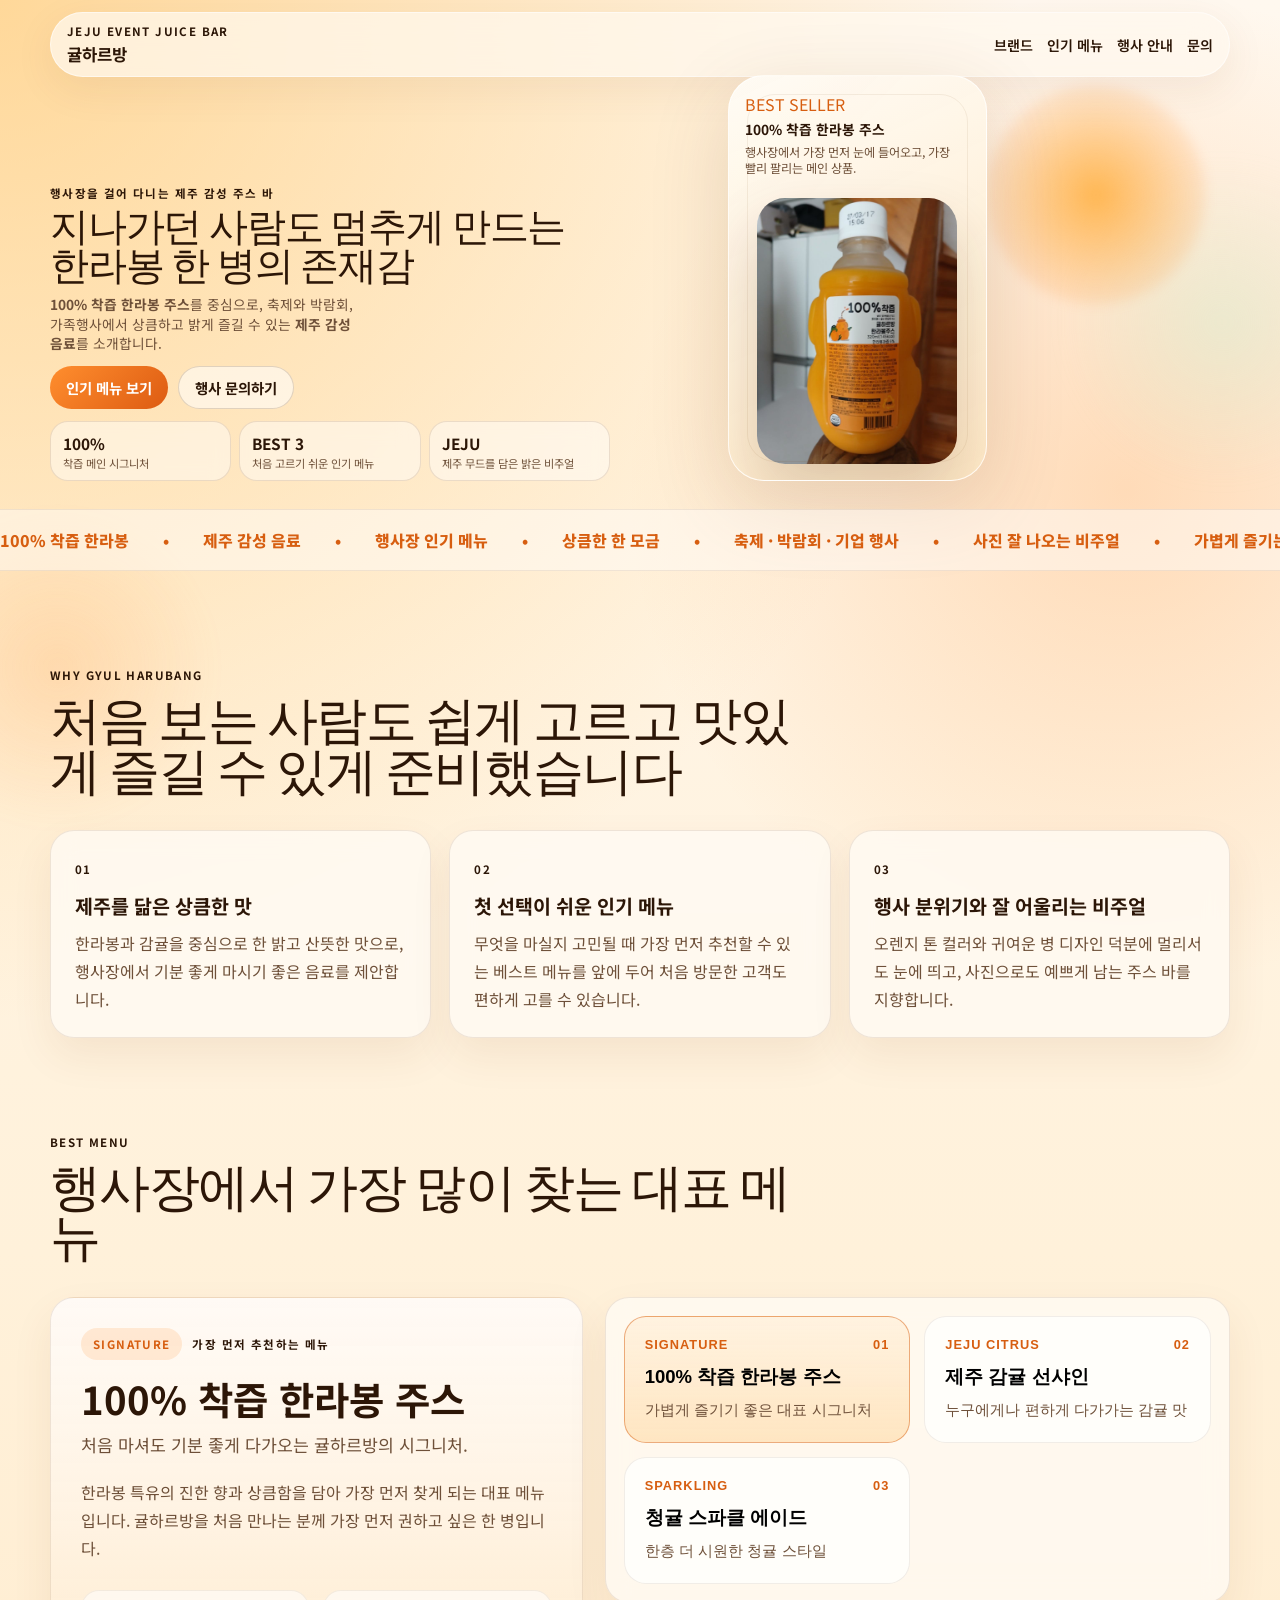
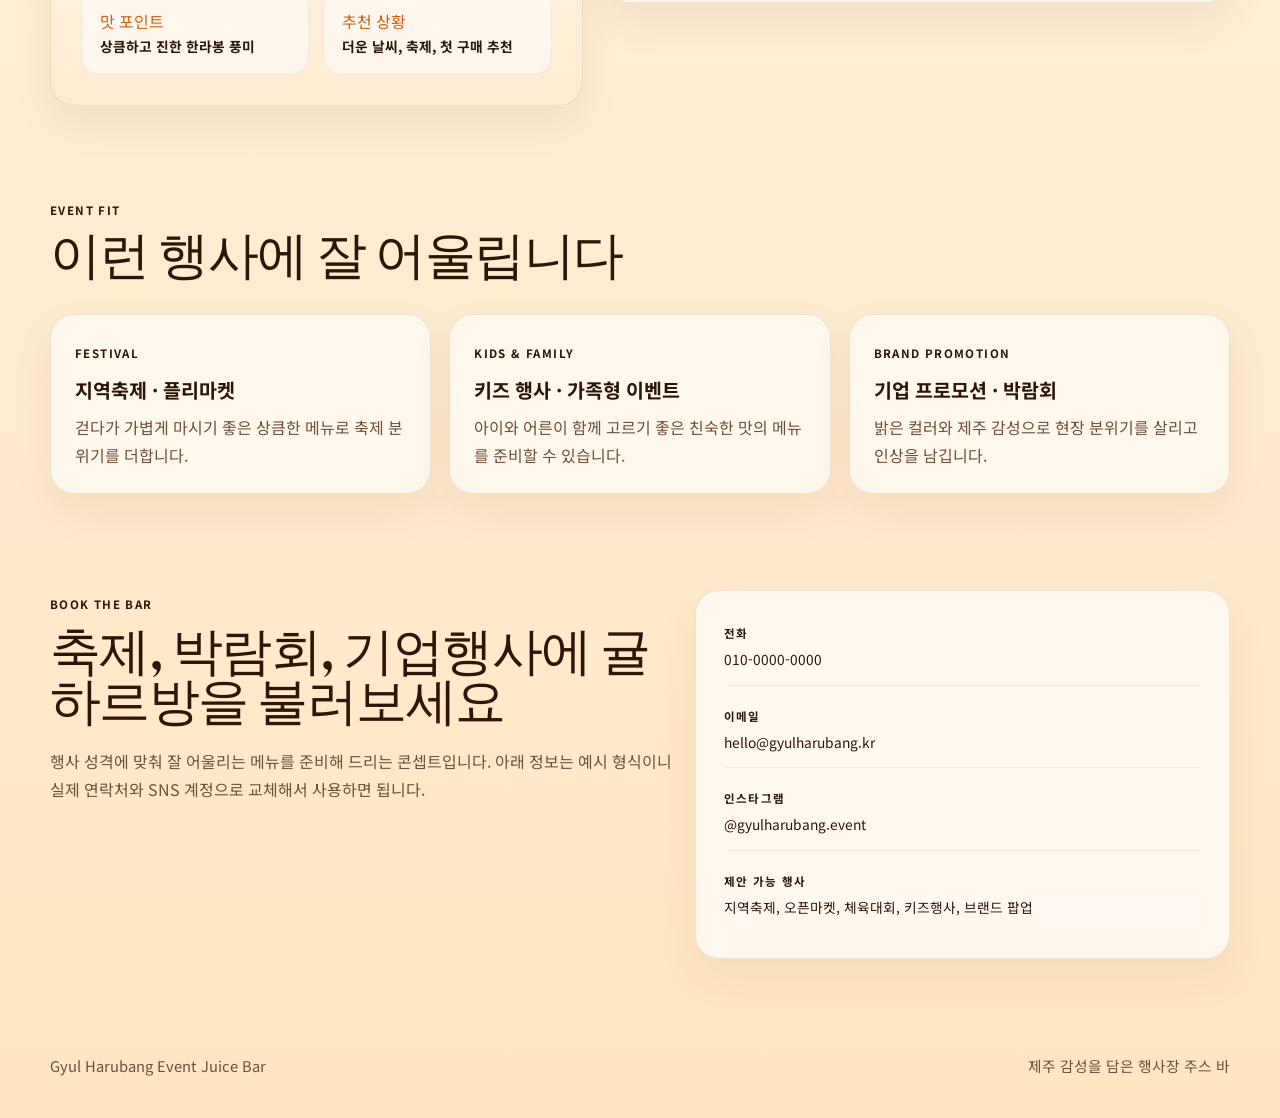
==== index.html @ 968cf2b3 "first deploy" ====
<!DOCTYPE html>
<html lang="ko">
  <head>
    <meta charset="UTF-8" />
    <meta name="viewport" content="width=device-width, initial-scale=1.0" />
    <title>귤하르방 | 행사장을 밝히는 제주 한 모금</title>
    <meta
      name="description"
      content="100% 착즙 한라봉 주스를 중심으로 제주 감성 음료를 소개하는 이벤트 주스 브랜드, 귤하르방."
    />
    <link rel="preconnect" href="https://fonts.googleapis.com" />
    <link rel="preconnect" href="https://fonts.gstatic.com" crossorigin />
    <link
      href="https://fonts.googleapis.com/css2?family=DM+Serif+Display&amp;family=Manrope:wght@400;500;700;800&amp;family=Noto+Sans+KR:wght@400;500;700;800&amp;display=swap"
      rel="stylesheet"
    />
    <link rel="stylesheet" href="./styles.css" />
  </head>
  <body class="theme-main">
    <div class="site-shell">
      <header class="topbar">
        <a class="brand" href="#top">
          <span class="brand-kicker">JEJU EVENT JUICE BAR</span>
          <strong>귤하르방</strong>
        </a>
        <nav class="topnav" aria-label="주요 메뉴">
          <a href="#why">브랜드</a>
          <a href="#products">인기 메뉴</a>
          <a href="#events">행사 안내</a>
          <a href="#contact">문의</a>
        </nav>
      </header>

      <main id="top">
        <section class="hero section">
          <div class="hero-copy" data-reveal>
            <span class="eyebrow">행사장을 걸어 다니는 제주 감성 주스 바</span>
            <h1>지나가던 사람도 멈추게 만드는<br />한라봉 한 병의 존재감</h1>
            <p class="hero-text">
              <strong>100% 착즙 한라봉 주스</strong>를 중심으로, 축제와 박람회, 가족행사에서
              상큼하고 밝게 즐길 수 있는 <strong>제주 감성 음료</strong>를 소개합니다.
            </p>
            <div class="hero-actions">
              <a class="button button-primary" href="#products">인기 메뉴 보기</a>
              <a class="button button-secondary" href="#contact">행사 문의하기</a>
            </div>
            <ul class="stat-strip" aria-label="브랜드 핵심 지표">
              <li>
                <strong>100%</strong>
                <span>착즙 메인 시그니처</span>
              </li>
              <li>
                <strong>BEST 3</strong>
                <span>처음 고르기 쉬운 인기 메뉴</span>
              </li>
              <li>
                <strong>JEJU</strong>
                <span>제주 무드를 담은 밝은 비주얼</span>
              </li>
            </ul>
          </div>

          <div class="hero-visual" data-reveal>
            <div class="hero-orb hero-orb-sun"></div>
            <div class="hero-orb hero-orb-mint"></div>
            <div class="photo-stage">
              <div class="photo-stage-copy">
                <span>BEST SELLER</span>
                <strong>100% 착즙 한라봉 주스</strong>
                <p>행사장에서 가장 먼저 눈에 들어오고, 가장 빨리 팔리는 메인 상품.</p>
              </div>
              <img
                class="hero-product"
                src="./assets/juice-main.jpg"
                alt="귤하르방 한라봉 주스 병 사진"
              />
            </div>
            <div class="floating-note">
              <span>ONE SIP POINT</span>
              <p>
                상큼하고 부담 없이 고르기 좋은 <strong>한라봉 시그니처</strong>.
              </p>
            </div>
          </div>
        </section>

        <section class="marquee" aria-label="브랜드 메시지 반복 배너">
          <div class="marquee-track">
            <span>100% 착즙 한라봉</span>
            <span>제주 감성 음료</span>
            <span>행사장 인기 메뉴</span>
            <span>상큼한 한 모금</span>
            <span>축제 · 박람회 · 기업 행사</span>
            <span>사진 잘 나오는 비주얼</span>
            <span>가볍게 즐기는 프리미엄 주스</span>
          </div>
        </section>

        <section class="section story-grid" id="why">
          <div class="section-heading" data-reveal>
            <span class="eyebrow">Why Gyul Harubang</span>
            <h2>처음 보는 사람도 쉽게 고르고 맛있게 즐길 수 있게 준비했습니다</h2>
          </div>
          <div class="cards-grid cards-grid-three">
            <article class="info-card" data-reveal>
              <span class="card-index">01</span>
              <h3>제주를 닮은 상큼한 맛</h3>
              <p>
                한라봉과 감귤을 중심으로 한 밝고 산뜻한 맛으로, 행사장에서 기분 좋게
                마시기 좋은 음료를 제안합니다.
              </p>
            </article>
            <article class="info-card" data-reveal>
              <span class="card-index">02</span>
              <h3>첫 선택이 쉬운 인기 메뉴</h3>
              <p>
                무엇을 마실지 고민될 때 가장 먼저 추천할 수 있는 베스트 메뉴를 앞에 두어
                처음 방문한 고객도 편하게 고를 수 있습니다.
              </p>
            </article>
            <article class="info-card" data-reveal>
              <span class="card-index">03</span>
              <h3>행사 분위기와 잘 어울리는 비주얼</h3>
              <p>
                오렌지 톤 컬러와 귀여운 병 디자인 덕분에 멀리서도 눈에 띄고, 사진으로도
                예쁘게 남는 주스 바를 지향합니다.
              </p>
            </article>
          </div>
        </section>

        <section class="section products-layout" id="products">
          <div class="section-heading" data-reveal>
            <span class="eyebrow">Best Menu</span>
            <h2>행사장에서 가장 많이 찾는 대표 메뉴</h2>
          </div>

          <div class="products-shell">
            <article class="product-spotlight" data-reveal>
              <div class="spotlight-top">
                <span id="productBadge" class="pill">Signature</span>
                <span id="productVenue" class="spotlight-venue">가장 먼저 추천하는 메뉴</span>
              </div>
              <h3 id="productName">100% 착즙 한라봉 주스</h3>
              <p id="productTagline" class="spotlight-tagline">
                처음 마셔도 기분 좋게 다가오는 귤하르방의 시그니처.
              </p>
              <p id="productDescription" class="spotlight-description">
                한라봉 특유의 진한 향과 상큼함을 담아 가장 먼저 찾게 되는 대표 메뉴입니다.
                귤하르방을 처음 만나는 분께 가장 먼저 권하고 싶은 한 병입니다.
              </p>
              <div class="spotlight-grid">
                <div>
                  <span>맛 포인트</span>
                  <strong id="productHook">상큼하고 진한 한라봉 풍미</strong>
                </div>
                <div>
                  <span>추천 상황</span>
                  <strong id="productBundle">더운 날씨, 축제, 첫 구매 추천</strong>
                </div>
              </div>
            </article>

            <div class="product-list-wrap" data-reveal>
              <div id="productList" class="product-list" aria-label="제품 목록"></div>
            </div>
          </div>
        </section>

        <section class="section event-section" id="events">
          <div class="section-heading" data-reveal>
            <span class="eyebrow">Event Fit</span>
            <h2>이런 행사에 잘 어울립니다</h2>
          </div>
          <div class="cards-grid cards-grid-three">
            <article class="scenario-card" data-reveal>
              <span>FESTIVAL</span>
              <h3>지역축제 · 플리마켓</h3>
              <p>걷다가 가볍게 마시기 좋은 상큼한 메뉴로 축제 분위기를 더합니다.</p>
            </article>
            <article class="scenario-card" data-reveal>
              <span>KIDS &amp; FAMILY</span>
              <h3>키즈 행사 · 가족형 이벤트</h3>
              <p>아이와 어른이 함께 고르기 좋은 친숙한 맛의 메뉴를 준비할 수 있습니다.</p>
            </article>
            <article class="scenario-card" data-reveal>
              <span>BRAND PROMOTION</span>
              <h3>기업 프로모션 · 박람회</h3>
              <p>밝은 컬러와 제주 감성으로 현장 분위기를 살리고 인상을 남깁니다.</p>
            </article>
          </div>
        </section>

        <section class="section contact-section" id="contact">
          <div class="contact-copy" data-reveal>
            <span class="eyebrow">Book The Bar</span>
            <h2>축제, 박람회, 기업행사에 귤하르방을 불러보세요</h2>
            <p>
              행사 성격에 맞춰 잘 어울리는 메뉴를 준비해 드리는 콘셉트입니다. 아래 정보는
              예시 형식이니 실제 연락처와 SNS 계정으로 교체해서 사용하면 됩니다.
            </p>
          </div>
          <div class="contact-card" data-reveal>
            <div>
              <span>전화</span>
              <a href="tel:01000000000">010-0000-0000</a>
            </div>
            <div>
              <span>이메일</span>
              <a href="mailto:hello@gyulharubang.kr">hello@gyulharubang.kr</a>
            </div>
            <div>
              <span>인스타그램</span>
              <a href="https://instagram.com" target="_blank" rel="noreferrer">@gyulharubang.event</a>
            </div>
            <div>
              <span>제안 가능 행사</span>
              <p>지역축제, 오픈마켓, 체육대회, 키즈행사, 브랜드 팝업</p>
            </div>
          </div>
        </section>
      </main>

      <footer class="site-footer">
        <p>Gyul Harubang Event Juice Bar</p>
        <p>제주 감성을 담은 행사장 주스 바</p>
      </footer>
    </div>

    <script src="./script.js"></script>
  </body>
</html>
---- styles.css ----
:root {
  --bg: #fff6ea;
  --bg-strong: #ffd9ae;
  --panel: rgba(255, 250, 243, 0.82);
  --panel-strong: rgba(255, 244, 228, 0.95);
  --line: rgba(88, 46, 10, 0.12);
  --ink: #2c1607;
  --muted: #6e5039;
  --orange: #ff8d2d;
  --orange-deep: #d75e10;
  --gold: #f9c15c;
  --mint: #c7efd2;
  --forest: #264734;
  --white: #ffffff;
  --shadow: 0 24px 80px rgba(106, 55, 10, 0.16);
  --radius-xl: 36px;
  --radius-lg: 24px;
  --radius-md: 18px;
  --max-width: 1180px;
}

*,
*::before,
*::after {
  box-sizing: border-box;
}

html {
  scroll-behavior: smooth;
}

body {
  margin: 0;
  color: var(--ink);
  background:
    radial-gradient(circle at top left, rgba(255, 193, 92, 0.58), transparent 34%),
    radial-gradient(circle at 88% 18%, rgba(255, 141, 45, 0.25), transparent 20%),
    linear-gradient(180deg, #fff8ef 0%, #fff1da 46%, #ffe6c1 100%);
  font-family: "Noto Sans KR", "Manrope", sans-serif;
}

img {
  display: block;
  max-width: 100%;
}

a {
  color: inherit;
  text-decoration: none;
}

.site-shell {
  position: relative;
  overflow: hidden;
}

.site-shell::before,
.site-shell::after {
  content: "";
  position: fixed;
  inset: auto auto 8% -8%;
  width: 320px;
  height: 320px;
  background: radial-gradient(circle, rgba(255, 141, 45, 0.18), transparent 70%);
  pointer-events: none;
  filter: blur(10px);
  z-index: 0;
}

.site-shell::after {
  inset: 18% -8% auto auto;
  background: radial-gradient(circle, rgba(199, 239, 210, 0.34), transparent 72%);
}

.topbar,
.section,
.site-footer,
.marquee {
  position: relative;
  z-index: 1;
}

.topbar {
  width: min(calc(100% - 32px), var(--max-width));
  margin: 14px auto 0;
  padding: 12px 18px;
  display: flex;
  align-items: center;
  justify-content: space-between;
  gap: 20px;
  position: sticky;
  top: 12px;
  border: 1px solid rgba(255, 255, 255, 0.55);
  border-radius: 999px;
  background: rgba(255, 248, 239, 0.72);
  backdrop-filter: blur(18px);
  box-shadow: 0 12px 40px rgba(113, 67, 21, 0.08);
}

.brand {
  display: inline-flex;
  flex-direction: column;
  gap: 3px;
}

.brand-kicker,
.eyebrow,
.card-index,
.panel-badge,
.scenario-card span,
.spotlight-venue,
.floating-note span,
.pill,
.contact-card span {
  letter-spacing: 0.12em;
  text-transform: uppercase;
  font-size: 0.72rem;
  font-weight: 700;
}

.brand strong {
  font-size: 1.14rem;
}

.topnav {
  display: flex;
  align-items: center;
  gap: 16px;
  font-size: 0.92rem;
  font-weight: 600;
}

.button {
  display: inline-flex;
  align-items: center;
  justify-content: center;
  gap: 8px;
  padding: 12px 18px;
  border-radius: 999px;
  font-weight: 700;
  font-size: 0.96rem;
  transition:
    transform 180ms ease,
    box-shadow 180ms ease,
    background-color 180ms ease,
    border-color 180ms ease;
}

.button:hover,
.button:focus-visible,
.product-card:hover,
.product-card:focus-visible,
.strategy-link:hover,
.strategy-link:focus-visible {
  transform: translateY(-2px);
  box-shadow: 0 14px 24px rgba(113, 67, 21, 0.14);
}

.button-primary {
  color: var(--white);
  background: linear-gradient(135deg, #ff8e2e 0%, #dd5b12 100%);
}

.button-secondary,
.button-small {
  border: 1px solid rgba(65, 35, 10, 0.16);
  background: rgba(255, 255, 255, 0.55);
}

.button-dark {
  color: var(--white);
  border-color: transparent;
  background: var(--forest);
}

.button-small {
  padding: 11px 16px;
  font-size: 0.88rem;
}

.section {
  width: min(calc(100% - 32px), var(--max-width));
  margin: 0 auto;
  padding: 96px 0 0;
}

.hero {
  display: grid;
  grid-template-columns: 1.14fr 0.86fr;
  gap: 12px;
  align-items: end;
  min-height: 0;
  padding-top: 4px;
  padding-bottom: 8px;
}

.hero.section {
  padding-top: 0;
}

.hero h1,
.hero-plan h1,
.section-heading h2,
.signature-copy h2,
.strategy-copy h2,
.contact-copy h2 {
  margin: 12px 0 20px;
  font-family: "DM Serif Display", serif;
  font-weight: 400;
  line-height: 0.98;
  letter-spacing: -0.03em;
}

.hero h1 {
  margin: 6px 0 10px;
  font-size: clamp(1.8rem, 3.15vw, 3rem);
  line-height: 1;
}

.hero-plan h1 {
  margin: 12px 0 20px;
  font-size: clamp(2.5rem, 4.6vw, 4.4rem);
}

.hero-text,
.signature-copy p,
.strategy-copy p,
.contact-copy p,
.spotlight-description,
.info-card p,
.scenario-card p,
.timeline-item p,
.quote-card p,
.floating-note p,
.spotlight-tagline {
  margin: 0;
  color: var(--muted);
  line-height: 1.75;
}

.hero-actions {
  display: flex;
  gap: 12px;
  flex-wrap: wrap;
  margin-top: 12px;
}

.hero-copy {
  max-width: 560px;
  align-self: end;
}

.hero-text {
  max-width: 34ch;
  font-size: 0.84rem;
  line-height: 1.42;
}

.stat-strip {
  list-style: none;
  padding: 0;
  margin: 10px 0 0;
  display: grid;
  grid-template-columns: repeat(3, minmax(0, 1fr));
  gap: 8px;
}

.stat-strip li {
  padding: 10px 12px 9px;
  border: 1px solid var(--line);
  border-radius: var(--radius-md);
  background: rgba(255, 255, 255, 0.45);
  backdrop-filter: blur(10px);
}

.stat-strip strong {
  display: block;
  margin-bottom: 3px;
  font-size: 0.96rem;
}

.stat-strip span {
  display: block;
  color: var(--muted);
  font-size: 0.68rem;
  line-height: 1.22;
}

.hero-visual {
  position: relative;
  min-height: auto;
  display: flex;
  align-items: flex-end;
  justify-content: flex-start;
  align-self: end;
}

.hero-orb {
  position: absolute;
  border-radius: 50%;
  filter: blur(6px);
}

.hero-orb-sun {
  top: 10px;
  right: 24px;
  width: 220px;
  height: 220px;
  background: radial-gradient(circle, rgba(255, 171, 54, 0.82), rgba(255, 141, 45, 0.12) 70%);
}

.hero-orb-mint {
  bottom: 100px;
  left: 4px;
  width: 180px;
  height: 180px;
  background: radial-gradient(circle, rgba(199, 239, 210, 0.9), rgba(199, 239, 210, 0.08) 72%);
}

.photo-stage {
  position: relative;
  padding: 16px;
  display: flex;
  flex-direction: column;
  max-width: 380px;
  margin-left: 0;
  border-radius: var(--radius-xl);
  background:
    linear-gradient(155deg, rgba(255, 253, 248, 0.94), rgba(255, 232, 197, 0.9)),
    linear-gradient(135deg, rgba(255, 141, 45, 0.2), transparent);
  border: 1px solid rgba(255, 255, 255, 0.74);
  box-shadow: var(--shadow);
  overflow: hidden;
}

.photo-stage::before {
  content: "";
  position: absolute;
  inset: 18px;
  border: 1px solid rgba(112, 63, 20, 0.08);
  border-radius: 28px;
}

.hero-product {
  width: min(100%, 210px);
  max-height: 290px;
  margin: 10px auto 0;
  border-radius: 28px;
  object-fit: contain;
  object-position: center top;
  box-shadow: 0 30px 60px rgba(70, 34, 9, 0.18);
}

.photo-stage-copy {
  position: relative;
  top: auto;
  left: auto;
  max-width: 200px;
  z-index: 2;
}

.photo-stage-copy span,
.timeline-item strong,
.pill,
.spotlight-grid span {
  color: var(--orange-deep);
}

.photo-stage-copy strong,
.contact-card a,
.contact-card p,
.spotlight-grid strong {
  display: block;
  margin-top: 5px;
  font-size: 0.86rem;
  line-height: 1.28;
}

.photo-stage-copy p {
  margin-top: 5px;
  color: var(--muted);
  font-size: 0.76rem;
  line-height: 1.32;
}

.floating-note {
  display: none;
}

.marquee {
  margin-top: 18px;
  border-top: 1px solid rgba(72, 36, 9, 0.08);
  border-bottom: 1px solid rgba(72, 36, 9, 0.08);
  background: rgba(255, 251, 247, 0.5);
  overflow: hidden;
}

.marquee-track {
  display: inline-flex;
  gap: 34px;
  padding: 18px 0;
  min-width: max-content;
  animation: marquee 24s linear infinite;
  color: var(--orange-deep);
  font-weight: 800;
}

.marquee-track span::after {
  content: "•";
  margin-left: 34px;
}

@keyframes marquee {
  from {
    transform: translateX(0);
  }
  to {
    transform: translateX(-35%);
  }
}

.section-heading {
  max-width: 760px;
  margin-bottom: 34px;
}

.section-heading h2,
.signature-copy h2,
.strategy-copy h2,
.contact-copy h2 {
  font-size: clamp(2.2rem, 4vw, 3.8rem);
}

.narrow {
  max-width: 700px;
}

.cards-grid {
  display: grid;
  gap: 18px;
}

.cards-grid-four {
  grid-template-columns: repeat(4, minmax(0, 1fr));
}

.cards-grid-three {
  grid-template-columns: repeat(3, minmax(0, 1fr));
}

.info-card,
.scenario-card,
.quote-card,
.timeline-item,
.contact-card,
.product-spotlight,
.product-list-wrap,
.signature-panel,
.strategy-link {
  border-radius: var(--radius-lg);
  border: 1px solid rgba(90, 44, 9, 0.1);
  background: var(--panel);
  backdrop-filter: blur(12px);
  box-shadow: 0 18px 40px rgba(124, 68, 15, 0.08);
}

.info-card,
.scenario-card,
.quote-card,
.timeline-item {
  padding: 24px;
}

.info-card h3,
.scenario-card h3,
.quote-card p {
  margin: 14px 0 10px;
  font-size: 1.22rem;
  line-height: 1.35;
}

.story-grid .cards-grid {
  align-items: stretch;
}

.signature-layout {
  display: grid;
  grid-template-columns: 1.1fr 0.9fr;
  gap: 24px;
  align-items: start;
}

.highlight-list {
  display: grid;
  gap: 14px;
  margin-top: 28px;
}

.highlight-list > div {
  padding: 18px 20px;
  border-radius: var(--radius-md);
  background: rgba(255, 255, 255, 0.52);
  border: 1px solid rgba(105, 60, 17, 0.08);
}

.highlight-list strong {
  display: block;
  margin-bottom: 8px;
  color: var(--orange-deep);
}

.highlight-list p {
  margin: 0;
}

.signature-panel {
  padding: 30px;
  background:
    linear-gradient(180deg, rgba(39, 71, 52, 0.96), rgba(34, 56, 39, 0.92)),
    rgba(38, 71, 52, 0.94);
  color: rgba(255, 250, 244, 0.94);
}

.panel-badge {
  color: rgba(255, 255, 255, 0.66);
}

.formula-list {
  list-style: none;
  padding: 0;
  margin: 24px 0 0;
  display: grid;
  gap: 18px;
}

.formula-list li {
  padding-bottom: 18px;
  border-bottom: 1px solid rgba(255, 255, 255, 0.1);
}

.formula-list li:last-child {
  padding-bottom: 0;
  border-bottom: 0;
}

.formula-list strong {
  display: block;
  margin-bottom: 8px;
  font-size: 1.12rem;
}

.formula-list span {
  color: rgba(255, 250, 244, 0.76);
  line-height: 1.7;
}

.products-shell {
  display: grid;
  grid-template-columns: minmax(0, 0.92fr) minmax(0, 1.08fr);
  gap: 22px;
  align-items: start;
}

.product-spotlight {
  position: sticky;
  top: 118px;
  padding: 30px;
  background:
    linear-gradient(180deg, rgba(255, 251, 246, 0.96), rgba(255, 233, 203, 0.88)),
    rgba(255, 252, 248, 0.96);
}

.spotlight-top,
.hero-copy .eyebrow,
.section-heading .eyebrow {
  display: flex;
  flex-wrap: wrap;
  gap: 10px;
  align-items: center;
}

.pill {
  padding: 8px 12px;
  border-radius: 999px;
  background: rgba(255, 141, 45, 0.16);
}

.product-spotlight h3 {
  margin: 18px 0 12px;
  font-size: clamp(2rem, 3vw, 2.8rem);
  line-height: 1.05;
}

.spotlight-tagline {
  font-size: 1.08rem;
}

.spotlight-description {
  margin-top: 18px;
}

.spotlight-grid {
  display: grid;
  grid-template-columns: repeat(2, minmax(0, 1fr));
  gap: 14px;
  margin-top: 28px;
}

.spotlight-grid > div {
  padding: 18px;
  border-radius: var(--radius-md);
  background: rgba(255, 255, 255, 0.58);
  border: 1px solid rgba(107, 62, 19, 0.08);
}

.product-list-wrap {
  padding: 18px;
}

.product-list {
  display: grid;
  grid-template-columns: repeat(2, minmax(0, 1fr));
  gap: 14px;
}

.product-card {
  width: 100%;
  padding: 20px;
  border: 1px solid rgba(83, 42, 8, 0.08);
  border-radius: 22px;
  background: rgba(255, 255, 255, 0.72);
  text-align: left;
  cursor: pointer;
  transition:
    transform 180ms ease,
    box-shadow 180ms ease,
    border-color 180ms ease,
    background-color 180ms ease;
}

.product-card.active {
  border-color: rgba(215, 94, 16, 0.48);
  background: linear-gradient(180deg, rgba(255, 242, 223, 0.95), rgba(255, 225, 184, 0.82));
}

.product-card strong {
  display: block;
  margin: 12px 0 8px;
  font-size: 1.16rem;
}

.product-card p {
  margin: 0;
  color: var(--muted);
  line-height: 1.6;
  font-size: 0.95rem;
}

.product-meta {
  display: flex;
  align-items: center;
  justify-content: space-between;
  gap: 12px;
  color: var(--orange-deep);
  font-size: 0.8rem;
  font-weight: 800;
  letter-spacing: 0.08em;
  text-transform: uppercase;
}

.event-section .timeline {
  display: grid;
  grid-template-columns: repeat(3, minmax(0, 1fr));
  gap: 18px;
  margin-top: 22px;
}

.timeline-item strong {
  display: block;
  margin-bottom: 10px;
  font-size: 1rem;
}

.quote-card {
  background: rgba(255, 250, 243, 0.86);
}

.quote-card cite {
  display: block;
  margin-top: 16px;
  color: var(--orange-deep);
  font-style: normal;
  font-weight: 800;
}

.strategy-teaser {
  display: grid;
  grid-template-columns: 1.1fr 0.9fr;
  gap: 22px;
  align-items: stretch;
}

.strategy-link {
  display: flex;
  flex-direction: column;
  justify-content: space-between;
  min-height: 260px;
  padding: 30px;
  background:
    linear-gradient(145deg, rgba(255, 141, 45, 0.95), rgba(237, 103, 13, 0.88)),
    rgba(255, 141, 45, 0.96);
  color: var(--white);
}

.strategy-link span {
  max-width: 220px;
  line-height: 1.65;
}

.strategy-link strong {
  font-family: "DM Serif Display", serif;
  font-size: clamp(2.4rem, 4vw, 3.4rem);
  line-height: 1;
}

.contact-section {
  display: grid;
  grid-template-columns: 1fr 0.86fr;
  gap: 22px;
  align-items: start;
  padding-bottom: 96px;
}

.contact-card {
  display: grid;
  gap: 16px;
  padding: 28px;
  background: rgba(255, 250, 244, 0.92);
}

.contact-card div {
  padding-bottom: 16px;
  border-bottom: 1px solid rgba(105, 60, 17, 0.08);
}

.contact-card div:last-child {
  padding-bottom: 0;
  border-bottom: 0;
}

.contact-card a,
.contact-card p {
  margin-top: 8px;
  color: var(--ink);
}

.site-footer {
  width: min(calc(100% - 32px), var(--max-width));
  margin: 0 auto;
  padding: 0 0 42px;
  display: flex;
  justify-content: space-between;
  gap: 18px;
  color: var(--muted);
  font-size: 0.92rem;
}

.site-footer p {
  margin: 0;
}

.theme-plan .hero-plan {
  display: grid;
  grid-template-columns: 1fr 0.88fr;
  gap: 22px;
  align-items: start;
}

.plan-card,
.plan-section,
.benchmark-card {
  border-radius: var(--radius-lg);
  border: 1px solid rgba(90, 44, 9, 0.1);
  background: var(--panel);
  box-shadow: 0 18px 40px rgba(124, 68, 15, 0.08);
}

.plan-card,
.benchmark-card,
.plan-section {
  padding: 28px;
}

.plan-grid {
  display: grid;
  grid-template-columns: repeat(2, minmax(0, 1fr));
  gap: 18px;
}

.plan-stack {
  display: grid;
  gap: 18px;
}

.plan-card h3,
.benchmark-card h3,
.plan-section h3 {
  margin: 14px 0 12px;
  font-size: 1.3rem;
}

.plan-card p,
.benchmark-card p,
.plan-section p,
.plan-section li,
.benchmark-card li {
  color: var(--muted);
  line-height: 1.75;
}

.plan-section ul,
.benchmark-card ul {
  margin: 16px 0 0;
  padding-left: 18px;
}

.plan-phase-list {
  display: grid;
  gap: 18px;
}

.plan-phase {
  padding: 20px;
  border-radius: var(--radius-md);
  background: rgba(255, 255, 255, 0.52);
  border: 1px solid rgba(105, 60, 17, 0.08);
}

.plan-phase strong {
  display: block;
  margin-bottom: 10px;
  color: var(--orange-deep);
}

.source-list {
  display: grid;
  gap: 10px;
}

.source-list a {
  color: var(--orange-deep);
  font-weight: 700;
}

[data-reveal] {
  opacity: 0;
  transform: translateY(24px);
  transition:
    opacity 520ms ease,
    transform 520ms ease;
}

[data-reveal].is-visible {
  opacity: 1;
  transform: translateY(0);
}

@media (max-width: 1080px) {
  .topbar,
  .hero,
  .signature-layout,
  .products-shell,
  .strategy-teaser,
  .contact-section,
  .theme-plan .hero-plan {
    grid-template-columns: 1fr;
  }

  .cards-grid-four,
  .cards-grid-three,
  .event-section .timeline,
  .plan-grid {
    grid-template-columns: repeat(2, minmax(0, 1fr));
  }

  .product-spotlight {
    position: static;
  }

  .hero-visual {
    min-height: auto;
  }
}

@media (max-width: 760px) {
  .topbar {
    padding: 18px;
    border-radius: 28px;
    align-items: flex-start;
  }

  .topbar,
  .topnav,
  .hero-actions,
  .spotlight-grid,
  .product-list,
  .cards-grid-four,
  .cards-grid-three,
  .event-section .timeline,
  .stat-strip,
  .site-footer,
  .plan-grid {
    grid-template-columns: 1fr;
    display: grid;
  }

  .topnav {
    width: 100%;
    gap: 10px;
  }

  .topnav a {
    padding: 10px 0;
  }

  .hero {
    min-height: auto;
    align-items: start;
    padding-top: 26px;
    padding-bottom: 0;
  }

  .hero-product {
    width: min(100%, 320px);
    margin-top: 20px;
  }

  .photo-stage-copy {
    position: relative;
    left: auto;
    right: auto;
    max-width: none;
  }

  .floating-note {
    position: static;
    width: 100%;
    margin-top: 18px;
  }

  .section {
    padding-top: 74px;
  }

  .contact-section {
    padding-bottom: 74px;
  }

  .site-footer {
    gap: 8px;
  }
}

@media (min-width: 981px) and (max-height: 900px) {
  .topbar {
    margin-top: 10px;
    padding: 10px 16px;
  }

  .brand strong {
    font-size: 1.04rem;
  }

  .topnav {
    font-size: 0.88rem;
    gap: 14px;
  }

  .hero.section {
    padding-top: 0;
  }

  .hero {
    min-height: 0;
    gap: 12px;
    align-items: end;
    padding-top: 8px;
    padding-bottom: 10px;
  }

  .hero h1 {
    font-size: clamp(1.8rem, 3.05vw, 2.9rem);
    margin-bottom: 10px;
  }

  .hero-text {
    font-size: 0.86rem;
    max-width: 38ch;
  }

  .hero-actions {
    margin-top: 12px;
    gap: 10px;
  }

  .button {
    padding: 10px 16px;
    font-size: 0.9rem;
  }

  .stat-strip {
    margin-top: 12px;
  }

  .stat-strip li {
    padding: 10px 12px;
  }

  .stat-strip strong {
    font-size: 0.96rem;
  }

  .stat-strip span {
    font-size: 0.7rem;
  }

  .hero-visual {
    min-height: 340px;
  }

  .photo-stage {
    padding: 16px;
    max-width: 390px;
  }

  .photo-stage-copy {
    max-width: 210px;
  }

  .hero-product {
    width: min(100%, 200px);
    max-height: 300px;
    margin-top: 10px;
  }

  .floating-note {
    display: none;
  }
}
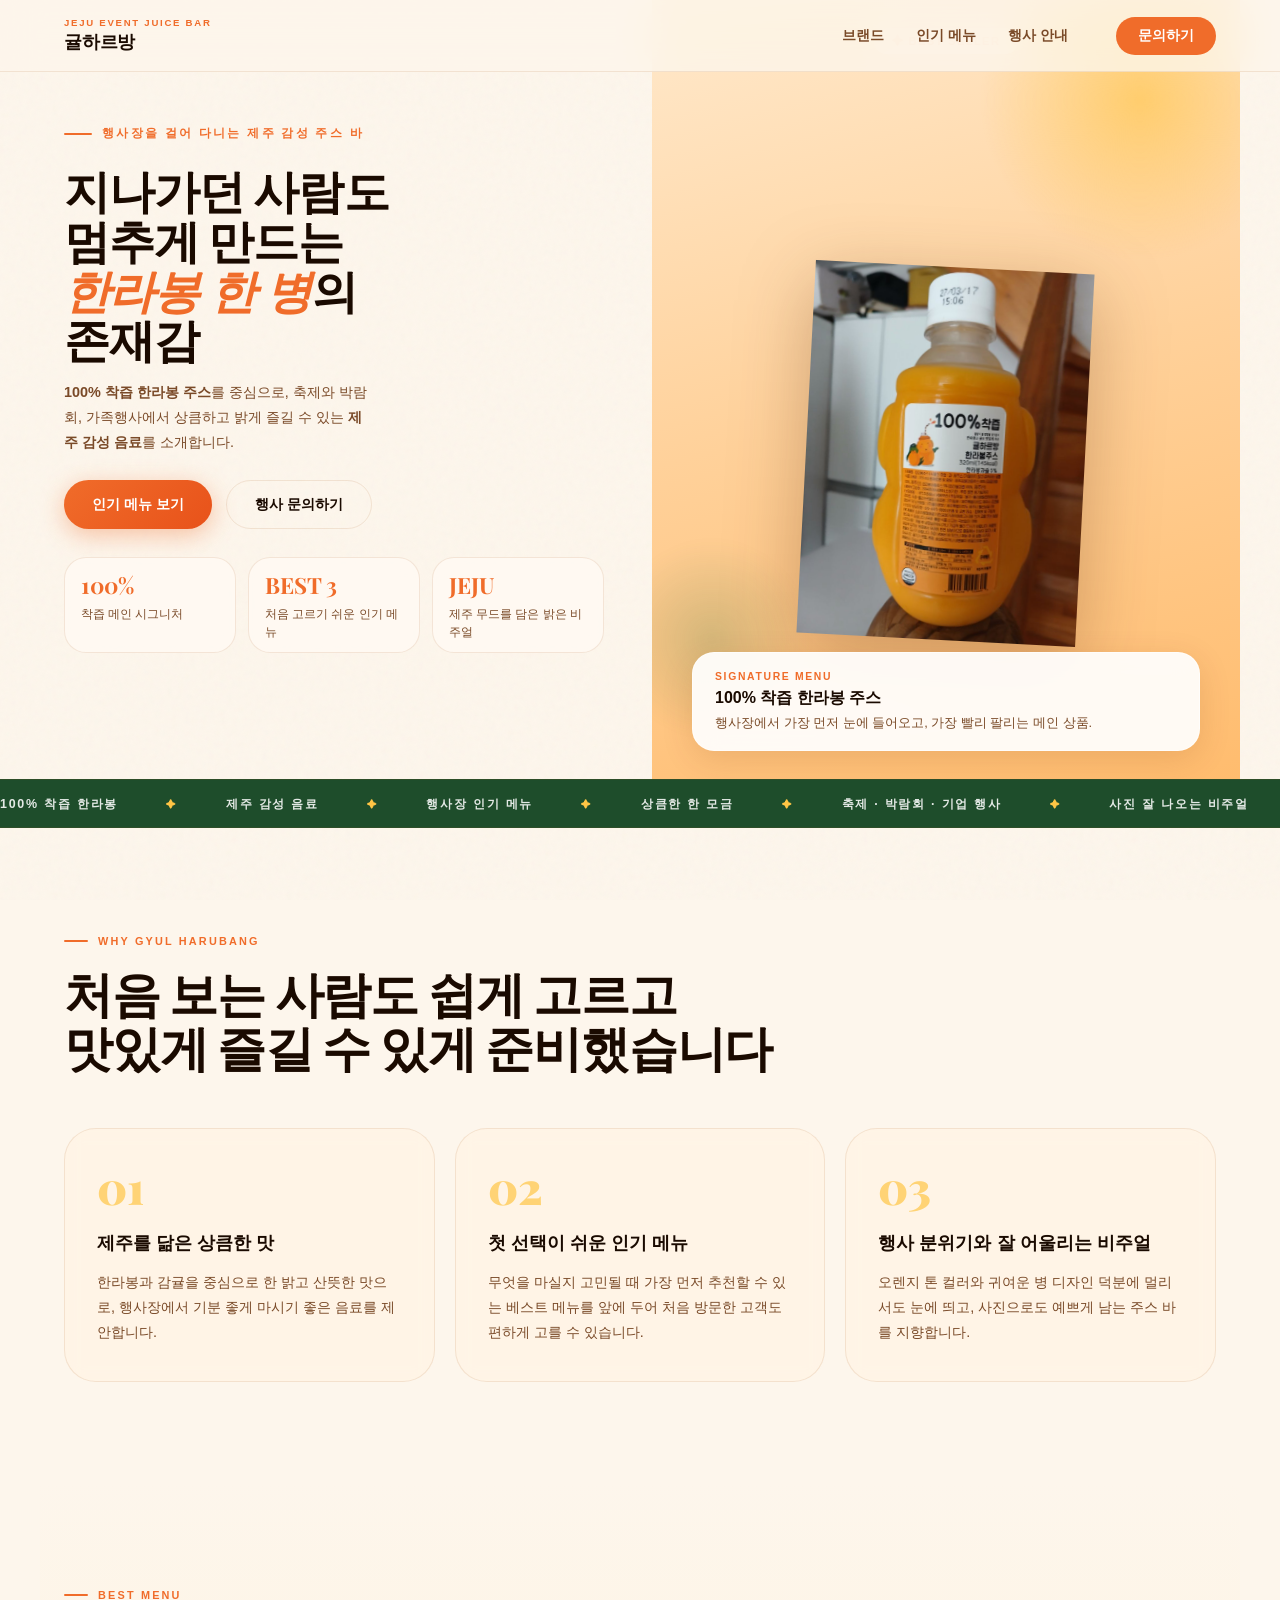
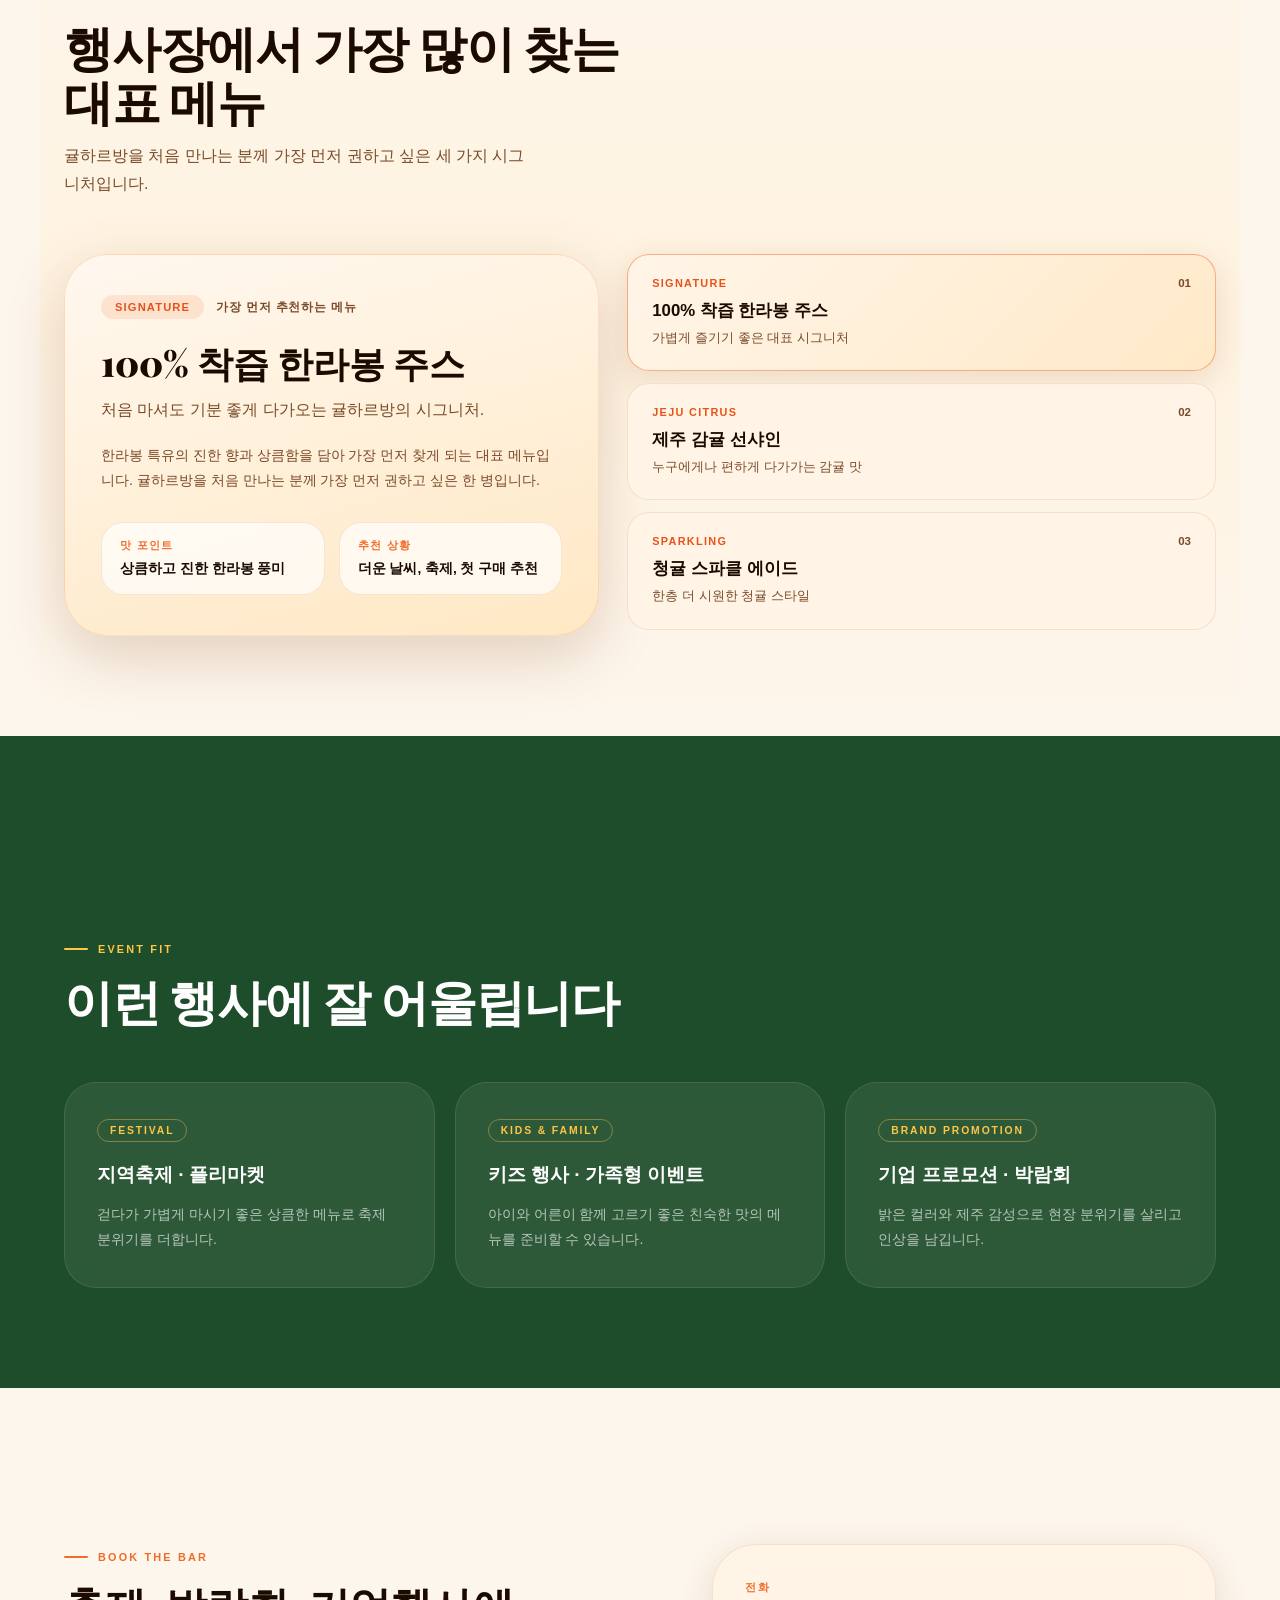
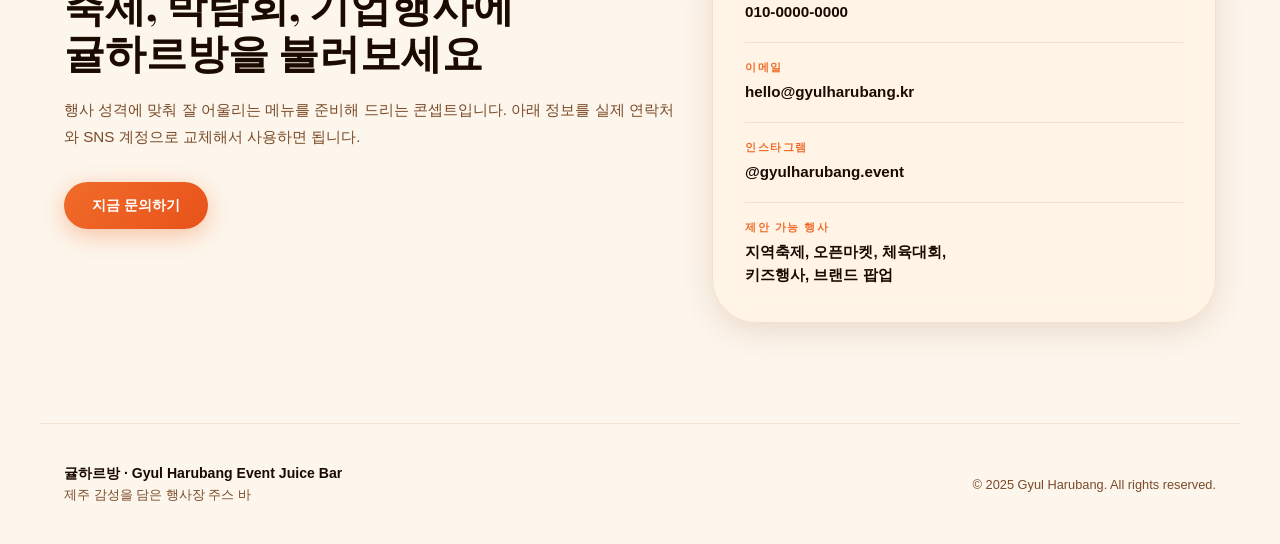
==== commit 988c0357: "auto redirect mobile page and remove extra buttons" ====
--- a/index.html
+++ b/index.html
@@ -1,232 +1,842 @@
 <!DOCTYPE html>
 <html lang="ko">
-  <head>
-    <meta charset="UTF-8" />
-    <meta name="viewport" content="width=device-width, initial-scale=1.0" />
-    <title>귤하르방 | 행사장을 밝히는 제주 한 모금</title>
-    <meta
-      name="description"
-      content="100% 착즙 한라봉 주스를 중심으로 제주 감성 음료를 소개하는 이벤트 주스 브랜드, 귤하르방."
-    />
-    <link rel="preconnect" href="https://fonts.googleapis.com" />
-    <link rel="preconnect" href="https://fonts.gstatic.com" crossorigin />
-    <link
-      href="https://fonts.googleapis.com/css2?family=DM+Serif+Display&amp;family=Manrope:wght@400;500;700;800&amp;family=Noto+Sans+KR:wght@400;500;700;800&amp;display=swap"
-      rel="stylesheet"
-    />
-    <link rel="stylesheet" href="./styles.css" />
-  </head>
-  <body class="theme-main">
-    <div class="site-shell">
-      <header class="topbar">
-        <a class="brand" href="#top">
-          <span class="brand-kicker">JEJU EVENT JUICE BAR</span>
-          <strong>귤하르방</strong>
-        </a>
-        <nav class="topnav" aria-label="주요 메뉴">
-          <a href="#why">브랜드</a>
-          <a href="#products">인기 메뉴</a>
-          <a href="#events">행사 안내</a>
-          <a href="#contact">문의</a>
-        </nav>
-      </header>
-
-      <main id="top">
-        <section class="hero section">
-          <div class="hero-copy" data-reveal>
-            <span class="eyebrow">행사장을 걸어 다니는 제주 감성 주스 바</span>
-            <h1>지나가던 사람도 멈추게 만드는<br />한라봉 한 병의 존재감</h1>
-            <p class="hero-text">
-              <strong>100% 착즙 한라봉 주스</strong>를 중심으로, 축제와 박람회, 가족행사에서
-              상큼하고 밝게 즐길 수 있는 <strong>제주 감성 음료</strong>를 소개합니다.
-            </p>
-            <div class="hero-actions">
-              <a class="button button-primary" href="#products">인기 메뉴 보기</a>
-              <a class="button button-secondary" href="#contact">행사 문의하기</a>
-            </div>
-            <ul class="stat-strip" aria-label="브랜드 핵심 지표">
-              <li>
-                <strong>100%</strong>
-                <span>착즙 메인 시그니처</span>
-              </li>
-              <li>
-                <strong>BEST 3</strong>
-                <span>처음 고르기 쉬운 인기 메뉴</span>
-              </li>
-              <li>
-                <strong>JEJU</strong>
-                <span>제주 무드를 담은 밝은 비주얼</span>
-              </li>
-            </ul>
-          </div>
-
-          <div class="hero-visual" data-reveal>
-            <div class="hero-orb hero-orb-sun"></div>
-            <div class="hero-orb hero-orb-mint"></div>
-            <div class="photo-stage">
-              <div class="photo-stage-copy">
-                <span>BEST SELLER</span>
-                <strong>100% 착즙 한라봉 주스</strong>
-                <p>행사장에서 가장 먼저 눈에 들어오고, 가장 빨리 팔리는 메인 상품.</p>
-              </div>
-              <img
-                class="hero-product"
-                src="./assets/juice-main.jpg"
-                alt="귤하르방 한라봉 주스 병 사진"
-              />
-            </div>
-            <div class="floating-note">
-              <span>ONE SIP POINT</span>
-              <p>
-                상큼하고 부담 없이 고르기 좋은 <strong>한라봉 시그니처</strong>.
-              </p>
-            </div>
-          </div>
-        </section>
-
-        <section class="marquee" aria-label="브랜드 메시지 반복 배너">
-          <div class="marquee-track">
-            <span>100% 착즙 한라봉</span>
-            <span>제주 감성 음료</span>
-            <span>행사장 인기 메뉴</span>
-            <span>상큼한 한 모금</span>
-            <span>축제 · 박람회 · 기업 행사</span>
-            <span>사진 잘 나오는 비주얼</span>
-            <span>가볍게 즐기는 프리미엄 주스</span>
-          </div>
-        </section>
-
-        <section class="section story-grid" id="why">
-          <div class="section-heading" data-reveal>
-            <span class="eyebrow">Why Gyul Harubang</span>
-            <h2>처음 보는 사람도 쉽게 고르고 맛있게 즐길 수 있게 준비했습니다</h2>
-          </div>
-          <div class="cards-grid cards-grid-three">
-            <article class="info-card" data-reveal>
-              <span class="card-index">01</span>
-              <h3>제주를 닮은 상큼한 맛</h3>
-              <p>
-                한라봉과 감귤을 중심으로 한 밝고 산뜻한 맛으로, 행사장에서 기분 좋게
-                마시기 좋은 음료를 제안합니다.
-              </p>
-            </article>
-            <article class="info-card" data-reveal>
-              <span class="card-index">02</span>
-              <h3>첫 선택이 쉬운 인기 메뉴</h3>
-              <p>
-                무엇을 마실지 고민될 때 가장 먼저 추천할 수 있는 베스트 메뉴를 앞에 두어
-                처음 방문한 고객도 편하게 고를 수 있습니다.
-              </p>
-            </article>
-            <article class="info-card" data-reveal>
-              <span class="card-index">03</span>
-              <h3>행사 분위기와 잘 어울리는 비주얼</h3>
-              <p>
-                오렌지 톤 컬러와 귀여운 병 디자인 덕분에 멀리서도 눈에 띄고, 사진으로도
-                예쁘게 남는 주스 바를 지향합니다.
-              </p>
-            </article>
-          </div>
-        </section>
-
-        <section class="section products-layout" id="products">
-          <div class="section-heading" data-reveal>
-            <span class="eyebrow">Best Menu</span>
-            <h2>행사장에서 가장 많이 찾는 대표 메뉴</h2>
-          </div>
-
-          <div class="products-shell">
-            <article class="product-spotlight" data-reveal>
-              <div class="spotlight-top">
-                <span id="productBadge" class="pill">Signature</span>
-                <span id="productVenue" class="spotlight-venue">가장 먼저 추천하는 메뉴</span>
-              </div>
-              <h3 id="productName">100% 착즙 한라봉 주스</h3>
-              <p id="productTagline" class="spotlight-tagline">
-                처음 마셔도 기분 좋게 다가오는 귤하르방의 시그니처.
-              </p>
-              <p id="productDescription" class="spotlight-description">
-                한라봉 특유의 진한 향과 상큼함을 담아 가장 먼저 찾게 되는 대표 메뉴입니다.
-                귤하르방을 처음 만나는 분께 가장 먼저 권하고 싶은 한 병입니다.
-              </p>
-              <div class="spotlight-grid">
-                <div>
-                  <span>맛 포인트</span>
-                  <strong id="productHook">상큼하고 진한 한라봉 풍미</strong>
-                </div>
-                <div>
-                  <span>추천 상황</span>
-                  <strong id="productBundle">더운 날씨, 축제, 첫 구매 추천</strong>
-                </div>
-              </div>
-            </article>
-
-            <div class="product-list-wrap" data-reveal>
-              <div id="productList" class="product-list" aria-label="제품 목록"></div>
-            </div>
-          </div>
-        </section>
-
-        <section class="section event-section" id="events">
-          <div class="section-heading" data-reveal>
-            <span class="eyebrow">Event Fit</span>
-            <h2>이런 행사에 잘 어울립니다</h2>
-          </div>
-          <div class="cards-grid cards-grid-three">
-            <article class="scenario-card" data-reveal>
-              <span>FESTIVAL</span>
-              <h3>지역축제 · 플리마켓</h3>
-              <p>걷다가 가볍게 마시기 좋은 상큼한 메뉴로 축제 분위기를 더합니다.</p>
-            </article>
-            <article class="scenario-card" data-reveal>
-              <span>KIDS &amp; FAMILY</span>
-              <h3>키즈 행사 · 가족형 이벤트</h3>
-              <p>아이와 어른이 함께 고르기 좋은 친숙한 맛의 메뉴를 준비할 수 있습니다.</p>
-            </article>
-            <article class="scenario-card" data-reveal>
-              <span>BRAND PROMOTION</span>
-              <h3>기업 프로모션 · 박람회</h3>
-              <p>밝은 컬러와 제주 감성으로 현장 분위기를 살리고 인상을 남깁니다.</p>
-            </article>
-          </div>
-        </section>
-
-        <section class="section contact-section" id="contact">
-          <div class="contact-copy" data-reveal>
-            <span class="eyebrow">Book The Bar</span>
-            <h2>축제, 박람회, 기업행사에 귤하르방을 불러보세요</h2>
-            <p>
-              행사 성격에 맞춰 잘 어울리는 메뉴를 준비해 드리는 콘셉트입니다. 아래 정보는
-              예시 형식이니 실제 연락처와 SNS 계정으로 교체해서 사용하면 됩니다.
-            </p>
-          </div>
-          <div class="contact-card" data-reveal>
-            <div>
-              <span>전화</span>
-              <a href="tel:01000000000">010-0000-0000</a>
-            </div>
-            <div>
-              <span>이메일</span>
-              <a href="mailto:hello@gyulharubang.kr">hello@gyulharubang.kr</a>
-            </div>
-            <div>
-              <span>인스타그램</span>
-              <a href="https://instagram.com" target="_blank" rel="noreferrer">@gyulharubang.event</a>
-            </div>
-            <div>
-              <span>제안 가능 행사</span>
-              <p>지역축제, 오픈마켓, 체육대회, 키즈행사, 브랜드 팝업</p>
-            </div>
-          </div>
-        </section>
-      </main>
-
-      <footer class="site-footer">
-        <p>Gyul Harubang Event Juice Bar</p>
-        <p>제주 감성을 담은 행사장 주스 바</p>
-      </footer>
+<head>
+  <meta charset="UTF-8" />
+  <meta name="viewport" content="width=device-width, initial-scale=1.0, viewport-fit=cover" />
+  <title>귤하르방 | 행사장을 밝히는 제주 한 모금</title>
+  <meta name="description" content="100% 착즙 한라봉 주스를 중심으로 제주 감성 음료를 소개하는 이벤트 주스 브랜드, 귤하르방." />
+  <link rel="preconnect" href="https://fonts.googleapis.com" />
+  <link rel="preconnect" href="https://fonts.gstatic.com" crossorigin />
+  <link href="https://fonts.googleapis.com/css2?family=Playfair+Display:ital,wght@0,700;0,900;1,400&family=Pretendard:wght@300;400;500;600;700&display=swap" rel="stylesheet" />
+  <script>
+    (function () {
+      var isDesktopOverride = new URLSearchParams(window.location.search).get('desktop') === '1';
+      var isMobile = window.matchMedia('(max-width: 860px)').matches ||
+        /Android|iPhone|iPad|iPod|Mobile|IEMobile|Opera Mini/i.test(navigator.userAgent);
+      if (isMobile && !isDesktopOverride) {
+        var mobilePage = window.location.pathname.replace(/[^/]*$/, '') + 'index-mobile.html';
+        window.location.replace(mobilePage);
+      }
+    })();
+  </script>
+  <style>
+/* ── Reset & Base ───────────────────────────────────────── */
+*, *::before, *::after { box-sizing: border-box; margin: 0; padding: 0; }
+html { scroll-behavior: smooth; font-size: 16px; }
+
+:root {
+  --c-bg:        #fdf6ec;
+  --c-bg2:       #fff8f0;
+  --c-orange:    #f06c2a;
+  --c-orange2:   #e8521a;
+  --c-gold:      #f9a825;
+  --c-amber:     #ffc545;
+  --c-green:     #1e4d2b;
+  --c-green2:    #2a6b3a;
+  --c-ink:       #1a0a00;
+  --c-muted:     #7a4a28;
+  --c-border:    rgba(160,80,20,0.12);
+  --c-glass:     rgba(255,250,244,0.78);
+  --c-glass2:    rgba(255,244,230,0.90);
+  --shadow-sm:   0 2px 12px rgba(140,60,10,0.10);
+  --shadow-md:   0 8px 32px rgba(120,50,10,0.14);
+  --shadow-lg:   0 20px 60px rgba(100,40,5,0.18);
+  --r-sm:  14px;
+  --r-md:  22px;
+  --r-lg:  32px;
+  --r-xl:  44px;
+  --max-w: 1200px;
+  --nav-h: 72px;
+  --font-serif: 'Playfair Display', serif;
+  --font-sans:  'Pretendard', 'Noto Sans KR', sans-serif;
+}
+
+body {
+  font-family: var(--font-sans);
+  color: var(--c-ink);
+  background: var(--c-bg);
+  min-height: 100dvh;
+  overflow-x: hidden;
+}
+
+img { display: block; max-width: 100%; }
+a { color: inherit; text-decoration: none; }
+
+/* ── Noise texture overlay ──────────────────────────────── */
+body::before {
+  content: '';
+  position: fixed; inset: 0; z-index: 0;
+  background-image: url("data:image/svg+xml,%3Csvg viewBox='0 0 200 200' xmlns='http://www.w3.org/2000/svg'%3E%3Cfilter id='n'%3E%3CfeTurbulence type='fractalNoise' baseFrequency='0.75' numOctaves='4' stitchTiles='stitch'/%3E%3C/filter%3E%3Crect width='100%25' height='100%25' filter='url(%23n)' opacity='0.03'/%3E%3C/svg%3E");
+  pointer-events: none;
+}
+
+.page-wrap { position: relative; z-index: 1; }
+
+/* ── Topbar ─────────────────────────────────────────────── */
+.topbar {
+  position: fixed; top: 0; left: 0; right: 0; z-index: 100;
+  height: var(--nav-h);
+  display: flex; align-items: center;
+  padding: 0 max(24px, calc((100% - var(--max-w)) / 2 + 24px));
+  background: rgba(253,246,236,0.82);
+  backdrop-filter: blur(20px) saturate(1.4);
+  border-bottom: 1px solid var(--c-border);
+  transition: box-shadow 0.3s;
+}
+.topbar.scrolled { box-shadow: var(--shadow-md); }
+
+.brand {
+  display: flex; flex-direction: column; gap: 2px; flex: 1;
+}
+.brand-sub {
+  font-size: 0.6rem; font-weight: 700; letter-spacing: 0.18em;
+  text-transform: uppercase; color: var(--c-orange);
+}
+.brand-name {
+  font-size: 1.1rem; font-weight: 700; letter-spacing: -0.01em;
+  color: var(--c-ink);
+}
+
+.topnav {
+  display: flex; align-items: center; gap: 32px;
+}
+.topnav a {
+  font-size: 0.875rem; font-weight: 600; color: var(--c-muted);
+  transition: color 0.2s;
+}
+.topnav a:hover { color: var(--c-orange); }
+
+.nav-cta {
+  margin-left: 16px;
+  padding: 10px 22px;
+  border-radius: 999px;
+  background: var(--c-orange);
+  color: #fff !important;
+  font-size: 0.875rem; font-weight: 700;
+  transition: background 0.2s, transform 0.2s;
+}
+.nav-cta:hover { background: var(--c-orange2); transform: translateY(-1px); }
+
+/* ── Hero ───────────────────────────────────────────────── */
+.hero {
+  height: calc(100dvh - var(--nav-h) - 49px);
+  min-height: 560px;
+  padding-top: 0;
+  display: grid;
+  grid-template-columns: 1fr 1fr;
+  grid-template-rows: 1fr;   /* 자식이 이 행 높이를 넘지 못함 */
+  align-items: stretch;
+  max-width: var(--max-w);
+  margin: 0 auto;
+  gap: 0;
+  padding-left: 24px;
+  padding-right: 0;
+  overflow: hidden;          /* 혹시라도 넘치면 자름 */
+}
+
+.hero-copy {
+  display: flex; flex-direction: column;
+  justify-content: center;
+  padding: 40px 48px 40px 0;
+}
+
+.hero-eyebrow {
+  display: inline-flex; align-items: center; gap: 10px;
+  font-size: 0.72rem; font-weight: 700; letter-spacing: 0.2em;
+  text-transform: uppercase; color: var(--c-orange);
+  margin-bottom: 24px;
+}
+.hero-eyebrow::before {
+  content: ''; display: block; width: 28px; height: 2px;
+  background: var(--c-orange); border-radius: 2px;
+}
+
+.hero h1 {
+  font-family: var(--font-serif);
+  font-size: clamp(2rem, 3.6vw, 3.4rem);
+  font-weight: 900; line-height: 1.08;
+  letter-spacing: -0.02em; color: var(--c-ink);
+  margin-bottom: 16px;
+}
+.hero h1 em {
+  font-style: italic; color: var(--c-orange);
+}
+
+.hero-desc {
+  font-size: 0.9rem; line-height: 1.75; color: var(--c-muted);
+  max-width: 38ch; margin-bottom: 24px;
+}
+
+.hero-actions {
+  display: flex; gap: 14px; flex-wrap: wrap; margin-bottom: 28px;
+}
+
+.btn {
+  display: inline-flex; align-items: center; justify-content: center; gap: 8px;
+  padding: 14px 28px;
+  border-radius: 999px;
+  font-weight: 700; font-size: 0.9rem;
+  transition: all 0.22s;
+  cursor: pointer; border: none;
+}
+.btn-primary {
+  background: linear-gradient(135deg, var(--c-orange) 0%, var(--c-orange2) 100%);
+  color: #fff;
+  box-shadow: 0 6px 24px rgba(240,108,42,0.38);
+}
+.btn-primary:hover { transform: translateY(-2px); box-shadow: 0 10px 32px rgba(240,108,42,0.48); }
+.btn-outline {
+  background: transparent;
+  color: var(--c-ink);
+  border: 1.5px solid var(--c-border);
+}
+.btn-outline:hover { border-color: var(--c-orange); color: var(--c-orange); transform: translateY(-2px); }
+
+.hero-stats {
+  display: grid; grid-template-columns: repeat(3,1fr); gap: 12px;
+}
+.stat-item {
+  padding: 12px 16px;
+  border: 1px solid var(--c-border);
+  border-radius: var(--r-md);
+  background: var(--c-glass);
+  backdrop-filter: blur(8px);
+}
+.stat-val {
+  font-family: var(--font-serif); font-size: 1.4rem; font-weight: 700;
+  color: var(--c-orange); display: block; margin-bottom: 4px;
+}
+.stat-lbl {
+  font-size: 0.72rem; color: var(--c-muted); line-height: 1.4;
+}
+
+/* Hero visual panel */
+.hero-visual {
+  position: relative; overflow: hidden;
+  background: linear-gradient(165deg, #ffe9cc 0%, #ffd19a 50%, #ffbc6e 100%);
+  display: flex; flex-direction: column;
+  justify-content: space-between;
+  padding: 28px 40px 28px;
+  min-height: 0;      /* grid 셀 높이 이상 늘어나지 않음 */
+  max-height: 100%;   /* 부모 hero 높이 넘지 않음 */
+  align-self: stretch;
+}
+
+.hero-orb1, .hero-orb2 {
+  position: absolute; border-radius: 50%; pointer-events: none;
+}
+.hero-orb1 {
+  top: -60px; right: -60px; width: 320px; height: 320px;
+  background: radial-gradient(circle, rgba(255,198,80,0.7) 0%, transparent 70%);
+  filter: blur(2px);
+}
+.hero-orb2 {
+  bottom: 40px; left: -40px; width: 200px; height: 200px;
+  background: radial-gradient(circle, rgba(42,107,58,0.2) 0%, transparent 70%);
+  filter: blur(4px);
+}
+
+.hero-badge {
+  position: relative; z-index: 2;
+  display: inline-flex; align-items: center; align-self: center;
+  background: rgba(255,255,255,0.92); border-radius: 999px;
+  padding: 7px 18px; font-size: 0.7rem; font-weight: 800;
+  letter-spacing: 0.12em; text-transform: uppercase; color: var(--c-orange2);
+  box-shadow: var(--shadow-sm); white-space: nowrap;
+  backdrop-filter: blur(8px);
+}
+
+.hero-img-wrap {
+  position: relative; z-index: 2;
+  display: flex; justify-content: center; align-items: flex-end;
+  flex: 1; min-height: 0;
+  padding: 12px 0;
+}
+.hero-img-wrap img {
+  max-height: 100%;
+  width: auto;
+  max-width: 55%;
+  object-fit: contain;
+  filter: drop-shadow(0 20px 36px rgba(80,30,0,0.28));
+  transform: rotate(3deg);
+  transition: transform 0.4s;
+}
+.hero-img-wrap:hover img { transform: rotate(0deg) scale(1.02); }
+
+.hero-card-info {
+  position: relative; z-index: 2;
+  background: rgba(255,255,255,0.92);
+  border-radius: var(--r-md); padding: 18px 22px;
+  backdrop-filter: blur(12px);
+  border: 1px solid rgba(255,255,255,0.6);
+  box-shadow: var(--shadow-md);
+  flex-shrink: 0;
+}
+.hero-card-label {
+  font-size: 0.65rem; font-weight: 700; letter-spacing: 0.16em;
+  text-transform: uppercase; color: var(--c-orange); margin-bottom: 6px;
+}
+.hero-card-name {
+  font-size: 1rem; font-weight: 700; color: var(--c-ink); margin-bottom: 4px;
+}
+.hero-card-desc {
+  font-size: 0.8rem; color: var(--c-muted); line-height: 1.5;
+}
+
+/* ── Marquee ────────────────────────────────────────────── */
+.marquee-wrap {
+  border-top: 1px solid var(--c-border);
+  border-bottom: 1px solid var(--c-border);
+  background: var(--c-green); overflow: hidden; padding: 14px 0;
+}
+.marquee-track {
+  display: inline-flex; gap: 48px;
+  animation: marquee 20s linear infinite;
+  white-space: nowrap;
+}
+.marquee-track span {
+  font-size: 0.78rem; font-weight: 700; letter-spacing: 0.14em;
+  text-transform: uppercase; color: rgba(255,255,255,0.88);
+}
+.marquee-track span::after {
+  content: '✦'; margin-left: 48px; color: var(--c-amber); font-size: 0.6rem;
+}
+@keyframes marquee {
+  from { transform: translateX(0); }
+  to { transform: translateX(-50%); }
+}
+
+/* ── Section base ───────────────────────────────────────── */
+.section {
+  max-width: var(--max-w); margin: 0 auto; padding: 100px 24px;
+}
+.section-sm { padding: 72px 24px; }
+
+.section-label {
+  font-size: 0.68rem; font-weight: 800; letter-spacing: 0.2em;
+  text-transform: uppercase; color: var(--c-orange);
+  display: inline-flex; align-items: center; gap: 10px;
+  margin-bottom: 18px;
+}
+.section-label::before {
+  content: ''; width: 24px; height: 2px;
+  background: var(--c-orange); border-radius: 2px;
+}
+
+.section-heading {
+  font-family: var(--font-serif);
+  font-size: clamp(2rem, 3.8vw, 3.4rem);
+  font-weight: 900; line-height: 1.1;
+  letter-spacing: -0.025em; color: var(--c-ink);
+  margin-bottom: 16px;
+}
+.section-sub {
+  font-size: 1rem; line-height: 1.75; color: var(--c-muted); max-width: 52ch;
+}
+
+/* ── Why section ────────────────────────────────────────── */
+.why-grid {
+  display: grid; grid-template-columns: repeat(3, 1fr); gap: 20px;
+  margin-top: 56px;
+}
+.why-card {
+  padding: 36px 32px;
+  border: 1px solid var(--c-border);
+  border-radius: var(--r-lg);
+  background: var(--c-glass2);
+  backdrop-filter: blur(10px);
+  transition: transform 0.22s, box-shadow 0.22s;
+}
+.why-card:hover { transform: translateY(-4px); box-shadow: var(--shadow-lg); }
+
+.why-num {
+  font-family: var(--font-serif);
+  font-size: 2.8rem; font-weight: 900;
+  color: var(--c-amber); line-height: 1; margin-bottom: 20px;
+  opacity: 0.7;
+}
+.why-card h3 {
+  font-size: 1.15rem; font-weight: 700; margin-bottom: 14px; line-height: 1.4;
+}
+.why-card p {
+  font-size: 0.9rem; color: var(--c-muted); line-height: 1.75;
+}
+
+/* ── Products section ───────────────────────────────────── */
+.products-bg {
+  background: linear-gradient(180deg, var(--c-bg) 0%, #fff3e0 50%, var(--c-bg) 100%);
+}
+
+.products-grid {
+  display: grid; grid-template-columns: 1fr 1.1fr; gap: 28px;
+  margin-top: 56px; align-items: start;
+}
+
+.product-spotlight {
+  position: sticky; top: calc(var(--nav-h) + 24px);
+  padding: 40px 36px;
+  border-radius: var(--r-xl);
+  background: linear-gradient(165deg, #fff8ef 0%, #ffe8c4 100%);
+  border: 1px solid rgba(240,108,42,0.18);
+  box-shadow: var(--shadow-lg);
+}
+.spotlight-top {
+  display: flex; align-items: center; gap: 12px; margin-bottom: 24px;
+}
+.spotlight-pill {
+  display: inline-block; padding: 6px 14px; border-radius: 999px;
+  background: rgba(240,108,42,0.14); color: var(--c-orange2);
+  font-size: 0.7rem; font-weight: 800; letter-spacing: 0.1em; text-transform: uppercase;
+}
+.spotlight-venue {
+  font-size: 0.78rem; font-weight: 600; color: var(--c-muted);
+  letter-spacing: 0.06em;
+}
+.spotlight-name {
+  font-family: var(--font-serif);
+  font-size: clamp(1.6rem, 2.8vw, 2.4rem);
+  font-weight: 900; line-height: 1.1; margin-bottom: 14px; color: var(--c-ink);
+}
+.spotlight-tagline {
+  font-size: 1rem; color: var(--c-muted); line-height: 1.65; margin-bottom: 20px;
+}
+.spotlight-desc {
+  font-size: 0.88rem; color: var(--c-muted); line-height: 1.8; margin-bottom: 28px;
+}
+.spotlight-meta {
+  display: grid; grid-template-columns: 1fr 1fr; gap: 14px;
+}
+.meta-block {
+  padding: 16px 18px;
+  border-radius: var(--r-md);
+  background: rgba(255,255,255,0.68);
+  border: 1px solid var(--c-border);
+}
+.meta-label {
+  font-size: 0.68rem; font-weight: 700; letter-spacing: 0.12em;
+  text-transform: uppercase; color: var(--c-orange); margin-bottom: 6px;
+}
+.meta-val {
+  font-size: 0.85rem; font-weight: 600; color: var(--c-ink); line-height: 1.4;
+}
+
+.product-list-wrap {
+  display: flex; flex-direction: column; gap: 12px;
+}
+.product-card {
+  width: 100%; padding: 22px 24px;
+  border: 1.5px solid var(--c-border);
+  border-radius: var(--r-md);
+  background: var(--c-glass2);
+  text-align: left; cursor: pointer;
+  transition: all 0.22s;
+}
+.product-card:hover {
+  transform: translateY(-2px);
+  box-shadow: var(--shadow-md);
+  border-color: rgba(240,108,42,0.3);
+}
+.product-card.active {
+  border-color: rgba(240,108,42,0.5);
+  background: linear-gradient(135deg, #fff5e8 0%, #ffe9c8 100%);
+  box-shadow: var(--shadow-md);
+}
+.pc-top {
+  display: flex; justify-content: space-between; align-items: center;
+  margin-bottom: 10px;
+}
+.pc-badge {
+  font-size: 0.68rem; font-weight: 800; letter-spacing: 0.12em;
+  text-transform: uppercase; color: var(--c-orange2);
+}
+.pc-num {
+  font-size: 0.72rem; font-weight: 700; color: var(--c-muted);
+}
+.pc-name {
+  font-size: 1.05rem; font-weight: 700; color: var(--c-ink); margin-bottom: 6px;
+}
+.pc-short {
+  font-size: 0.84rem; color: var(--c-muted); line-height: 1.5;
+}
+
+/* ── Events section ─────────────────────────────────────── */
+.events-bg {
+  background: var(--c-green);
+}
+.events-bg .section-label { color: var(--c-amber); }
+.events-bg .section-label::before { background: var(--c-amber); }
+.events-bg .section-heading { color: #fff; }
+.events-bg .section-sub { color: rgba(255,255,255,0.65); }
+
+.events-grid {
+  display: grid; grid-template-columns: repeat(3,1fr); gap: 20px; margin-top: 56px;
+}
+.event-card {
+  padding: 36px 32px;
+  border: 1px solid rgba(255,255,255,0.1);
+  border-radius: var(--r-lg);
+  background: rgba(255,255,255,0.07);
+  backdrop-filter: blur(10px);
+  transition: background 0.22s, transform 0.22s;
+}
+.event-card:hover {
+  background: rgba(255,255,255,0.12);
+  transform: translateY(-4px);
+}
+.event-tag {
+  display: inline-block; padding: 5px 12px; border-radius: 999px;
+  border: 1px solid rgba(255,196,85,0.4); color: var(--c-amber);
+  font-size: 0.65rem; font-weight: 800; letter-spacing: 0.18em;
+  text-transform: uppercase; margin-bottom: 20px;
+}
+.event-card h3 {
+  font-size: 1.2rem; font-weight: 700; color: #fff; margin-bottom: 14px; line-height: 1.35;
+}
+.event-card p {
+  font-size: 0.88rem; color: rgba(255,255,255,0.65); line-height: 1.75;
+}
+
+/* ── Contact section ────────────────────────────────────── */
+.contact-wrap {
+  display: grid; grid-template-columns: 1.1fr 0.9fr; gap: 32px; align-items: start;
+  margin-top: 56px;
+}
+.contact-copy h2 {
+  font-family: var(--font-serif);
+  font-size: clamp(1.8rem, 3.2vw, 2.8rem);
+  font-weight: 900; line-height: 1.15; margin-bottom: 20px; color: var(--c-ink);
+}
+.contact-copy p {
+  font-size: 0.95rem; color: var(--c-muted); line-height: 1.8; margin-bottom: 32px;
+}
+
+.contact-card {
+  padding: 36px 32px;
+  border: 1px solid var(--c-border);
+  border-radius: var(--r-xl);
+  background: var(--c-glass2);
+  backdrop-filter: blur(12px);
+  box-shadow: var(--shadow-md);
+}
+.contact-row {
+  display: grid; gap: 6px;
+  padding: 18px 0;
+  border-bottom: 1px solid var(--c-border);
+}
+.contact-row:first-child { padding-top: 0; }
+.contact-row:last-child { border-bottom: none; padding-bottom: 0; }
+.contact-lbl {
+  font-size: 0.68rem; font-weight: 800; letter-spacing: 0.14em;
+  text-transform: uppercase; color: var(--c-orange);
+}
+.contact-val {
+  font-size: 0.95rem; font-weight: 600; color: var(--c-ink); line-height: 1.5;
+}
+.contact-val a { color: var(--c-ink); transition: color 0.2s; }
+.contact-val a:hover { color: var(--c-orange); }
+
+/* ── Footer ─────────────────────────────────────────────── */
+.footer {
+  border-top: 1px solid var(--c-border);
+  padding: 40px 24px;
+  max-width: var(--max-w); margin: 0 auto;
+  display: flex; justify-content: space-between; align-items: center; gap: 16px;
+}
+.footer-brand {
+  font-weight: 700; font-size: 0.88rem;
+}
+.footer-sub {
+  font-size: 0.8rem; color: var(--c-muted); margin-top: 4px;
+}
+.footer-right {
+  font-size: 0.8rem; color: var(--c-muted);
+}
+
+/* ── Reveal animation ───────────────────────────────────── */
+[data-reveal] {
+  opacity: 0; transform: translateY(28px);
+  transition: opacity 0.6s ease, transform 0.6s ease;
+}
+[data-reveal].visible { opacity: 1; transform: translateY(0); }
+[data-reveal-delay="1"] { transition-delay: 0.1s; }
+[data-reveal-delay="2"] { transition-delay: 0.2s; }
+[data-reveal-delay="3"] { transition-delay: 0.3s; }
+
+/* ── Responsive ─────────────────────────────────────────── */
+@media (max-width: 1024px) {
+  .hero { grid-template-columns: 1fr; min-height: auto; padding-right: 24px; }
+  .hero-visual { min-height: 60vw; border-radius: var(--r-xl); margin: 0 24px 32px; }
+  .hero-copy { padding: 60px 0 40px; }
+  .products-grid, .contact-wrap { grid-template-columns: 1fr; }
+  .product-spotlight { position: static; }
+  .why-grid, .events-grid { grid-template-columns: repeat(2,1fr); }
+}
+
+@media (max-width: 640px) {
+  :root { --nav-h: 64px; }
+  .topnav { display: none; }
+  .hero-copy { padding: 40px 0 28px; }
+  .hero-stats { grid-template-columns: 1fr 1fr; }
+  .hero-stats .stat-item:last-child { grid-column: 1 / -1; }
+  .why-grid, .events-grid { grid-template-columns: 1fr; }
+  .section { padding: 72px 20px; }
+  .product-spotlight { padding: 28px 24px; }
+  .spotlight-meta { grid-template-columns: 1fr; }
+  .footer { flex-direction: column; text-align: center; }
+}
+  </style>
+</head>
+<body>
+<div class="page-wrap">
+
+<!-- NAV -->
+<header class="topbar" id="topbar">
+  <a class="brand" href="#top">
+    <span class="brand-sub">Jeju Event Juice Bar</span>
+    <span class="brand-name">귤하르방</span>
+  </a>
+  <nav class="topnav" aria-label="주요 메뉴">
+    <a href="#why">브랜드</a>
+    <a href="#products">인기 메뉴</a>
+    <a href="#events">행사 안내</a>
+    <a href="#contact" class="nav-cta">문의하기</a>
+  </nav>
+</header>
+
+<!-- HERO -->
+<main id="top">
+<section class="hero">
+  <div class="hero-copy" data-reveal>
+    <span class="hero-eyebrow">행사장을 걸어 다니는 제주 감성 주스 바</span>
+    <h1>지나가던 사람도<br/>멈추게 만드는<br/><em>한라봉 한 병</em>의<br/>존재감</h1>
+    <p class="hero-desc">
+      <strong>100% 착즙 한라봉 주스</strong>를 중심으로, 축제와 박람회, 가족행사에서
+      상큼하고 밝게 즐길 수 있는 <strong>제주 감성 음료</strong>를 소개합니다.
+    </p>
+    <div class="hero-actions">
+      <a class="btn btn-primary" href="#products">인기 메뉴 보기</a>
+      <a class="btn btn-outline" href="#contact">행사 문의하기</a>
     </div>
-
-    <script src="./script.js"></script>
-  </body>
-</html>
+    <div class="hero-stats">
+      <div class="stat-item">
+        <span class="stat-val">100%</span>
+        <span class="stat-lbl">착즙 메인 시그니처</span>
+      </div>
+      <div class="stat-item">
+        <span class="stat-val">BEST 3</span>
+        <span class="stat-lbl">처음 고르기 쉬운 인기 메뉴</span>
+      </div>
+      <div class="stat-item">
+        <span class="stat-val">JEJU</span>
+        <span class="stat-lbl">제주 무드를 담은 밝은 비주얼</span>
+      </div>
+    </div>
+  </div>
+
+  <div class="hero-visual" data-reveal data-reveal-delay="2">
+    <div class="hero-orb1"></div>
+    <div class="hero-orb2"></div>
+    <div class="hero-badge">✦ BEST SELLER</div>
+    <div class="hero-img-wrap">
+      <img src="[data-uri]" alt="귤하르방 한라봉 주스 병" />
+    </div>
+    <div class="hero-card-info">
+      <div class="hero-card-label">Signature Menu</div>
+      <div class="hero-card-name">100% 착즙 한라봉 주스</div>
+      <div class="hero-card-desc">행사장에서 가장 먼저 눈에 들어오고, 가장 빨리 팔리는 메인 상품.</div>
+    </div>
+  </div>
+</section>
+
+<!-- MARQUEE -->
+<div class="marquee-wrap">
+  <div class="marquee-track" aria-hidden="true">
+    <span>100% 착즙 한라봉</span>
+    <span>제주 감성 음료</span>
+    <span>행사장 인기 메뉴</span>
+    <span>상큼한 한 모금</span>
+    <span>축제 · 박람회 · 기업 행사</span>
+    <span>사진 잘 나오는 비주얼</span>
+    <span>가볍게 즐기는 프리미엄 주스</span>
+    <span>100% 착즙 한라봉</span>
+    <span>제주 감성 음료</span>
+    <span>행사장 인기 메뉴</span>
+    <span>상큼한 한 모금</span>
+    <span>축제 · 박람회 · 기업 행사</span>
+    <span>사진 잘 나오는 비주얼</span>
+    <span>가볍게 즐기는 프리미엄 주스</span>
+  </div>
+</div>
+
+<!-- WHY -->
+<section class="section" id="why">
+  <div data-reveal>
+    <span class="section-label">Why Gyul Harubang</span>
+    <h2 class="section-heading">처음 보는 사람도 쉽게 고르고<br/>맛있게 즐길 수 있게 준비했습니다</h2>
+  </div>
+  <div class="why-grid">
+    <article class="why-card" data-reveal data-reveal-delay="1">
+      <div class="why-num">01</div>
+      <h3>제주를 닮은 상큼한 맛</h3>
+      <p>한라봉과 감귤을 중심으로 한 밝고 산뜻한 맛으로, 행사장에서 기분 좋게 마시기 좋은 음료를 제안합니다.</p>
+    </article>
+    <article class="why-card" data-reveal data-reveal-delay="2">
+      <div class="why-num">02</div>
+      <h3>첫 선택이 쉬운 인기 메뉴</h3>
+      <p>무엇을 마실지 고민될 때 가장 먼저 추천할 수 있는 베스트 메뉴를 앞에 두어 처음 방문한 고객도 편하게 고를 수 있습니다.</p>
+    </article>
+    <article class="why-card" data-reveal data-reveal-delay="3">
+      <div class="why-num">03</div>
+      <h3>행사 분위기와 잘 어울리는 비주얼</h3>
+      <p>오렌지 톤 컬러와 귀여운 병 디자인 덕분에 멀리서도 눈에 띄고, 사진으로도 예쁘게 남는 주스 바를 지향합니다.</p>
+    </article>
+  </div>
+</section>
+
+<!-- PRODUCTS -->
+<section class="section products-bg" id="products">
+  <div data-reveal>
+    <span class="section-label">Best Menu</span>
+    <h2 class="section-heading">행사장에서 가장 많이 찾는<br/>대표 메뉴</h2>
+    <p class="section-sub">귤하르방을 처음 만나는 분께 가장 먼저 권하고 싶은 세 가지 시그니처입니다.</p>
+  </div>
+  <div class="products-grid">
+    <div class="product-spotlight" data-reveal>
+      <div class="spotlight-top">
+        <span class="spotlight-pill" id="sPill">Signature</span>
+        <span class="spotlight-venue" id="sVenue">가장 먼저 추천하는 메뉴</span>
+      </div>
+      <div class="spotlight-name" id="sName">100% 착즙 한라봉 주스</div>
+      <div class="spotlight-tagline" id="sTagline">처음 마셔도 기분 좋게 다가오는 귤하르방의 시그니처.</div>
+      <div class="spotlight-desc" id="sDesc">한라봉 특유의 진한 향과 상큼함을 담아 가장 먼저 찾게 되는 대표 메뉴입니다. 귤하르방을 처음 만나는 분께 가장 먼저 권하고 싶은 한 병입니다.</div>
+      <div class="spotlight-meta">
+        <div class="meta-block">
+          <div class="meta-label">맛 포인트</div>
+          <div class="meta-val" id="sHook">상큼하고 진한 한라봉 풍미</div>
+        </div>
+        <div class="meta-block">
+          <div class="meta-label">추천 상황</div>
+          <div class="meta-val" id="sBundle">더운 날씨, 축제, 첫 구매 추천</div>
+        </div>
+      </div>
+    </div>
+    <div class="product-list-wrap" id="productList" data-reveal data-reveal-delay="2"></div>
+  </div>
+</section>
+
+<!-- EVENTS -->
+<section class="section events-bg" id="events" style="max-width:100%; padding-left: max(24px, calc((100% - var(--max-w)) / 2 + 24px)); padding-right: max(24px, calc((100% - var(--max-w)) / 2 + 24px));">
+  <div class="section" style="padding: 100px 0 0;">
+    <div data-reveal>
+      <span class="section-label">Event Fit</span>
+      <h2 class="section-heading" style="color:#fff;">이런 행사에 잘 어울립니다</h2>
+    </div>
+    <div class="events-grid">
+      <article class="event-card" data-reveal data-reveal-delay="1">
+        <span class="event-tag">Festival</span>
+        <h3>지역축제 · 플리마켓</h3>
+        <p>걷다가 가볍게 마시기 좋은 상큼한 메뉴로 축제 분위기를 더합니다.</p>
+      </article>
+      <article class="event-card" data-reveal data-reveal-delay="2">
+        <span class="event-tag">Kids &amp; Family</span>
+        <h3>키즈 행사 · 가족형 이벤트</h3>
+        <p>아이와 어른이 함께 고르기 좋은 친숙한 맛의 메뉴를 준비할 수 있습니다.</p>
+      </article>
+      <article class="event-card" data-reveal data-reveal-delay="3">
+        <span class="event-tag">Brand Promotion</span>
+        <h3>기업 프로모션 · 박람회</h3>
+        <p>밝은 컬러와 제주 감성으로 현장 분위기를 살리고 인상을 남깁니다.</p>
+      </article>
+    </div>
+  </div>
+</section>
+
+<!-- CONTACT -->
+<section class="section" id="contact">
+  <div class="contact-wrap">
+    <div class="contact-copy" data-reveal>
+      <span class="section-label">Book The Bar</span>
+      <h2>축제, 박람회, 기업행사에<br/>귤하르방을 불러보세요</h2>
+      <p>행사 성격에 맞춰 잘 어울리는 메뉴를 준비해 드리는 콘셉트입니다. 아래 정보를 실제 연락처와 SNS 계정으로 교체해서 사용하면 됩니다.</p>
+      <a class="btn btn-primary" href="tel:01000000000">지금 문의하기</a>
+    </div>
+    <div class="contact-card" data-reveal data-reveal-delay="2">
+      <div class="contact-row">
+        <span class="contact-lbl">전화</span>
+        <span class="contact-val"><a href="tel:01000000000">010-0000-0000</a></span>
+      </div>
+      <div class="contact-row">
+        <span class="contact-lbl">이메일</span>
+        <span class="contact-val"><a href="mailto:hello@gyulharubang.kr">hello@gyulharubang.kr</a></span>
+      </div>
+      <div class="contact-row">
+        <span class="contact-lbl">인스타그램</span>
+        <span class="contact-val"><a href="https://instagram.com" target="_blank" rel="noreferrer">@gyulharubang.event</a></span>
+      </div>
+      <div class="contact-row">
+        <span class="contact-lbl">제안 가능 행사</span>
+        <span class="contact-val">지역축제, 오픈마켓, 체육대회,<br/>키즈행사, 브랜드 팝업</span>
+      </div>
+    </div>
+  </div>
+</section>
+
+</main>
+
+<footer class="footer">
+  <div>
+    <div class="footer-brand">귤하르방 · Gyul Harubang Event Juice Bar</div>
+    <div class="footer-sub">제주 감성을 담은 행사장 주스 바</div>
+  </div>
+  <div class="footer-right">© 2025 Gyul Harubang. All rights reserved.</div>
+</footer>
+
+</div><!-- .page-wrap -->
+
+<script>
+const products = [
+  { badge:"Signature", name:"100% 착즙 한라봉 주스", tagline:"처음 마셔도 기분 좋게 다가오는 귤하르방의 시그니처.", desc:"한라봉 특유의 진한 향과 상큼함을 담아 가장 먼저 찾게 되는 대표 메뉴입니다. 귤하르방을 처음 만나는 분께 가장 먼저 권하고 싶은 한 병입니다.", hook:"상큼하고 진한 한라봉 풍미", bundle:"더운 날씨, 축제, 첫 구매 추천", venue:"가장 먼저 추천하는 메뉴", short:"가볍게 즐기기 좋은 대표 시그니처" },
+  { badge:"Jeju Citrus", name:"제주 감귤 선샤인", tagline:"부드럽고 친숙하게 즐기기 좋은 데일리 시트러스.", desc:"감귤의 부드러운 달콤함과 산뜻함을 살린 메뉴로, 남녀노소 누구나 편하게 즐기기 좋은 라인입니다.", hook:"부담 없이 마시기 좋은 편안한 감귤 맛", bundle:"가족 행사, 가벼운 간식 타임 추천", venue:"온 가족이 즐기기 좋은 메뉴", short:"누구에게나 편하게 다가가는 감귤 맛" },
+  { badge:"Sparkling", name:"청귤 스파클 에이드", tagline:"더 시원하고 청량하게 즐기는 톡 쏘는 한 잔.", desc:"청귤의 산뜻함과 탄산의 청량함이 어우러져 더운 날씨나 야외 행사에서 특히 기분 좋게 마시기 좋은 메뉴입니다.", hook:"시원하고 청량한 기분 전환용 메뉴", bundle:"야외 행사, 더운 날씨 추천", venue:"청량감이 필요한 순간에 잘 어울림", short:"한층 더 시원한 청귤 스타일" },
+];
+
+function renderSpotlight(i) {
+  const p = products[i];
+  document.getElementById('sPill').textContent = p.badge;
+  document.getElementById('sVenue').textContent = p.venue;
+  document.getElementById('sName').textContent = p.name;
+  document.getElementById('sTagline').textContent = p.tagline;
+  document.getElementById('sDesc').textContent = p.desc;
+  document.getElementById('sHook').textContent = p.hook;
+  document.getElementById('sBundle').textContent = p.bundle;
+  document.querySelectorAll('.product-card').forEach((c,j) => {
+    c.classList.toggle('active', i === j);
+    c.setAttribute('aria-pressed', String(i === j));
+  });
+}
+
+const list = document.getElementById('productList');
+products.forEach((p, i) => {
+  const btn = document.createElement('button');
+  btn.type = 'button';
+  btn.className = 'product-card' + (i === 0 ? ' active' : '');
+  btn.setAttribute('aria-pressed', String(i === 0));
+  btn.innerHTML = `<div class="pc-top"><span class="pc-badge">${p.badge}</span><span class="pc-num">${String(i+1).padStart(2,'0')}</span></div><div class="pc-name">${p.name}</div><div class="pc-short">${p.short}</div>`;
+  btn.addEventListener('click', () => renderSpotlight(i));
+  list.appendChild(btn);
+});
+
+// Reveal observer
+const obs = new IntersectionObserver(entries => {
+  entries.forEach(e => { if (e.isIntersecting) { e.target.classList.add('visible'); obs.unobserve(e.target); } });
+}, { threshold: 0.12 });
+document.querySelectorAll('[data-reveal]').forEach(el => obs.observe(el));
+
+// Topbar scroll
+const topbar = document.getElementById('topbar');
+window.addEventListener('scroll', () => {
+  topbar.classList.toggle('scrolled', window.scrollY > 40);
+}, { passive: true });
+</script>
+</body>
+</html>
